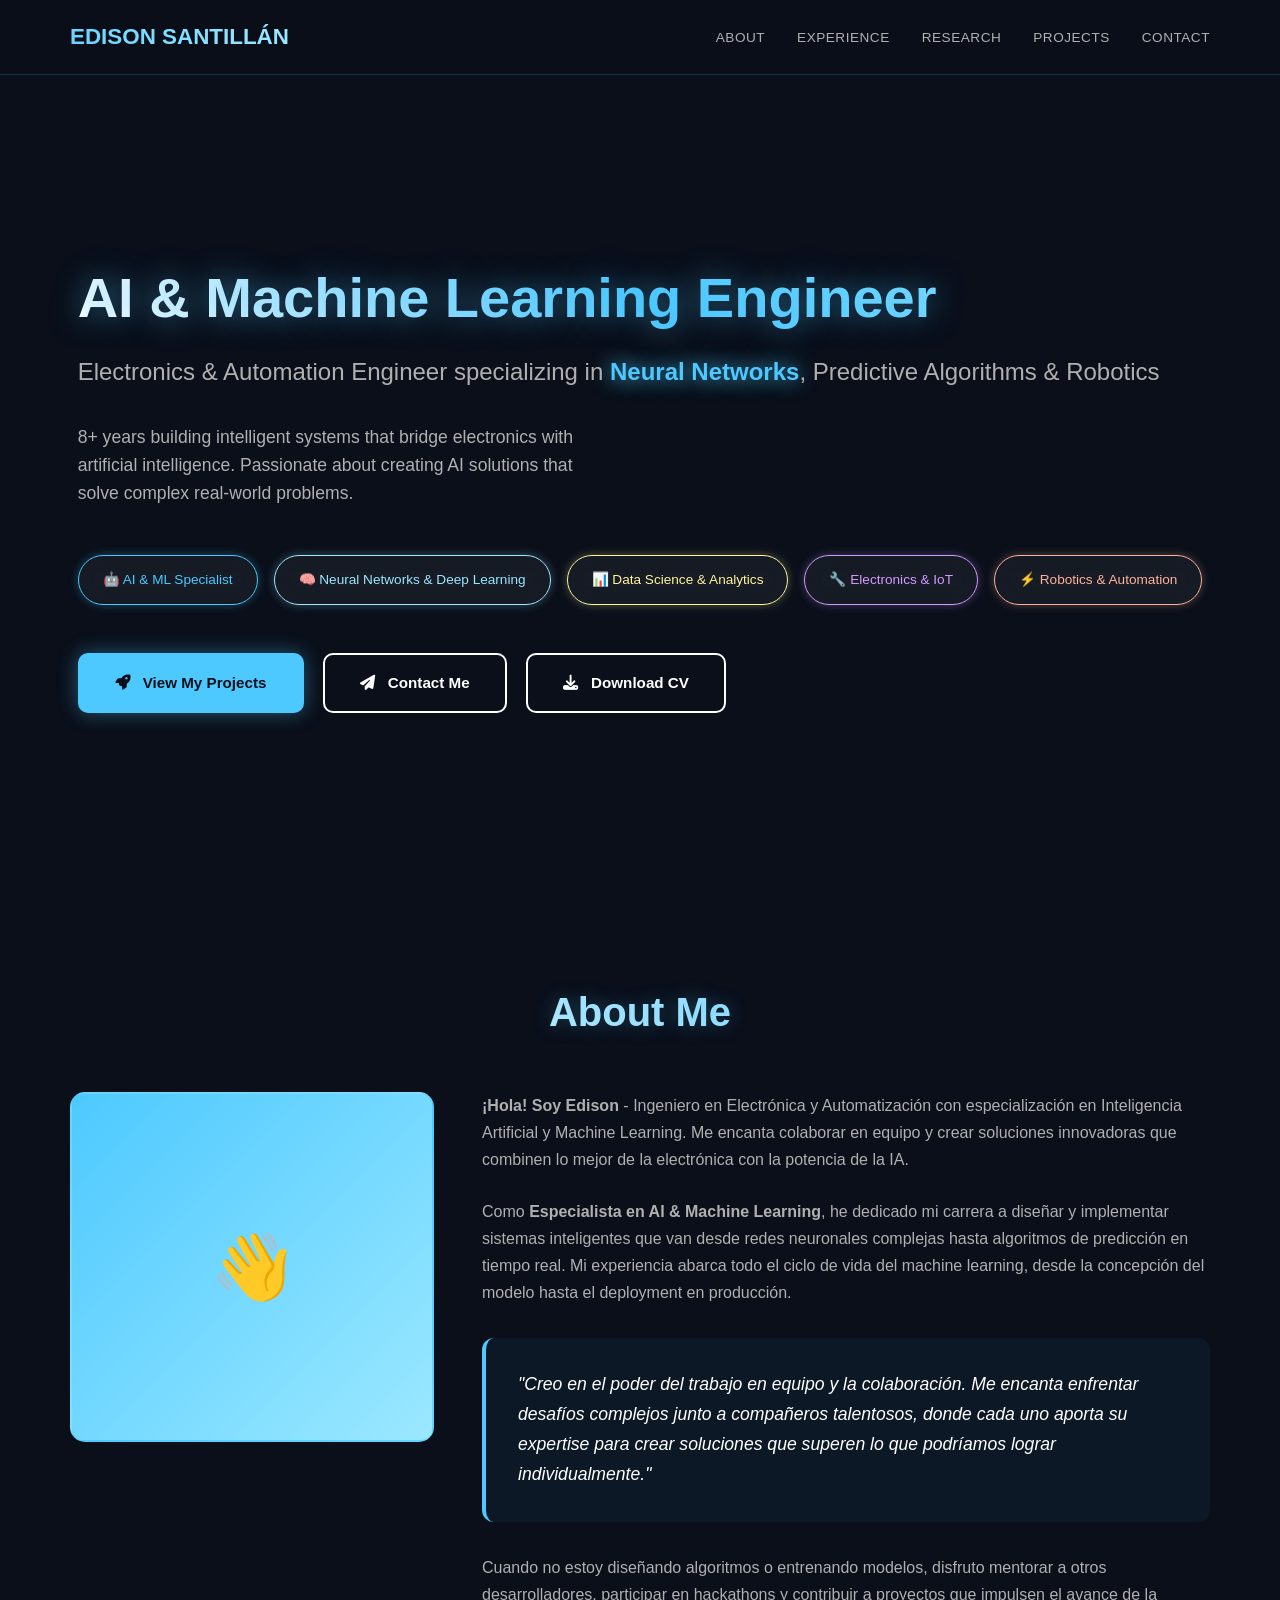
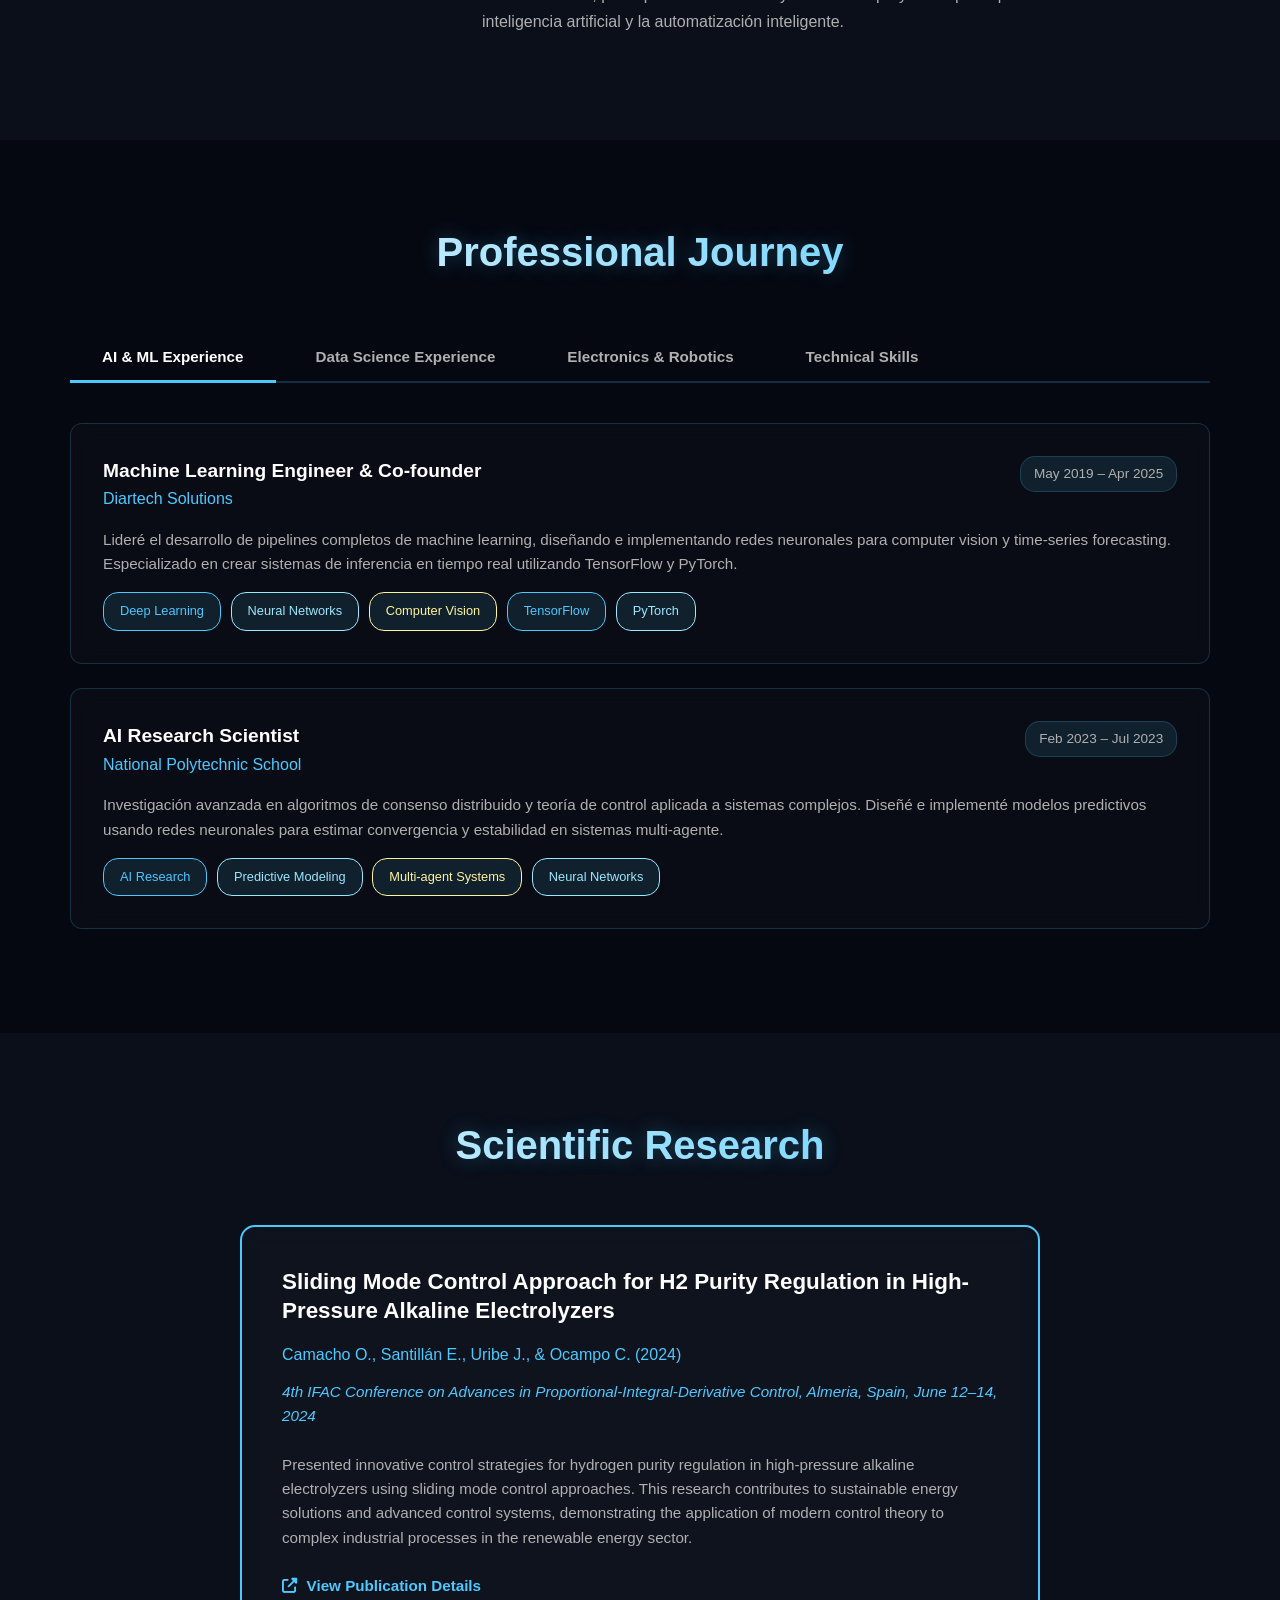
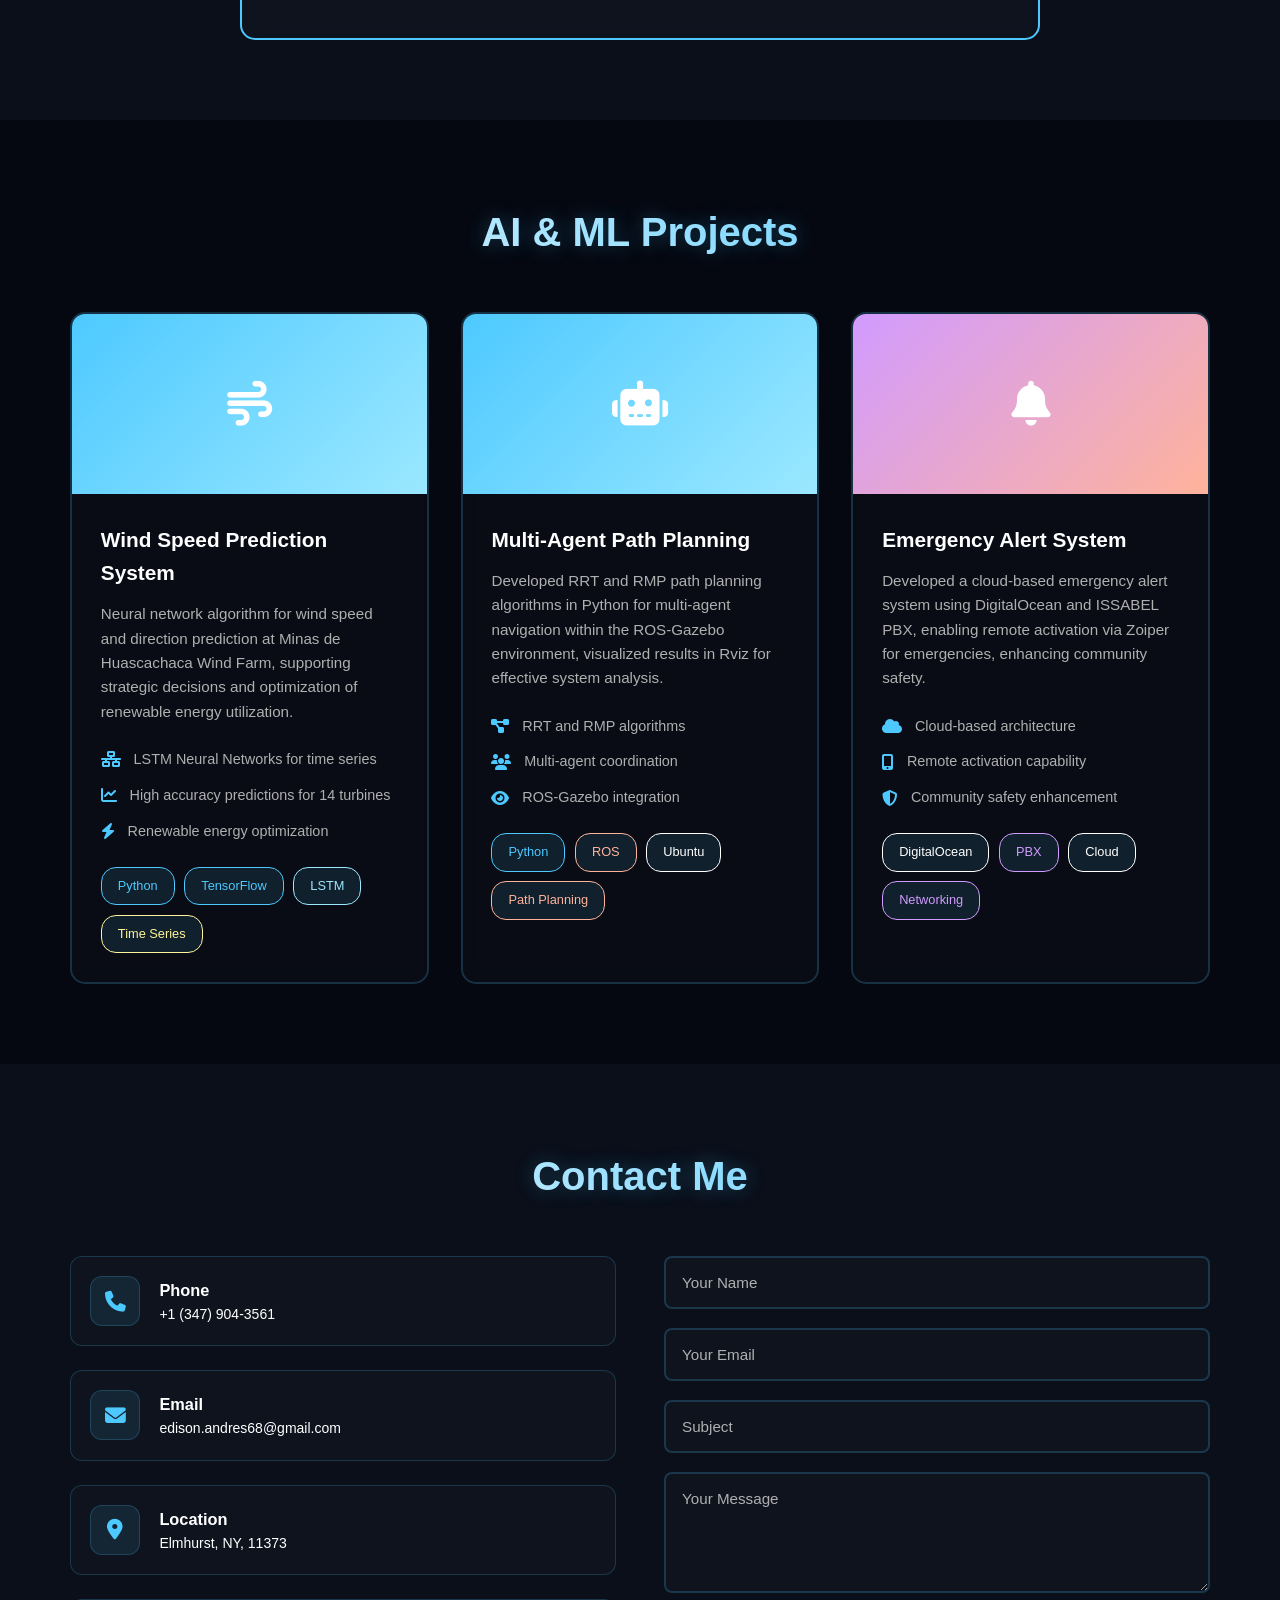
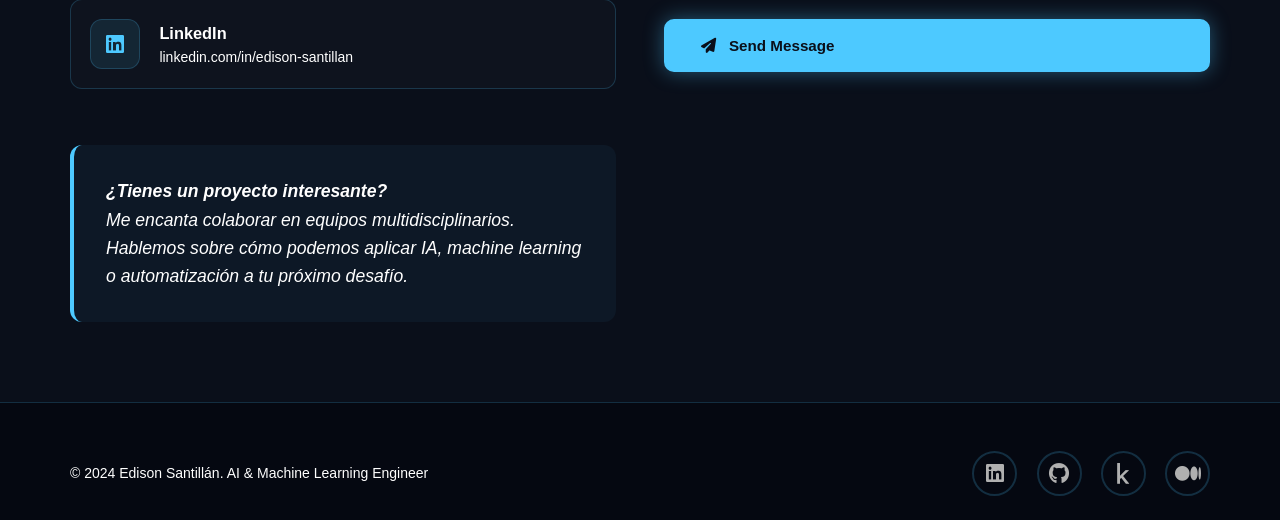
==== portafolio.html @ 8ab7c163 "init portafolio" ====
<!DOCTYPE html>
<html lang="es">
<head>
    <meta charset="UTF-8">
    <meta name="viewport" content="width=device-width, initial-scale=1.0">
    <title>Edison Santillán - AI & Machine Learning Engineer</title>
    <link rel="stylesheet" href="https://cdnjs.cloudflare.com/ajax/libs/font-awesome/6.4.0/css/all.min.css">
    <style>
        :root {
            --bg-dark: #0a0f1a;
            --bg-darker: #050811;
            --primary: #ffffff;
            --secondary: #b0b0b0;
            --accent: #4dc9ff;
            --ai-color: #4dc9ff;
            --ml-color: #9be8ff;
            --data-color: #fff59b;
            --electronics-color: #d19bff;
            --robotics-color: #ffb39b;
            --neon-glow: 0 0 10px;
        }

        * {
            margin: 0;
            padding: 0;
            box-sizing: border-box;
        }

        html {
            scroll-behavior: smooth;
        }

        body {
            font-family: 'Inter', -apple-system, BlinkMacSystemFont, 'Segoe UI', Roboto, sans-serif;
            line-height: 1.6;
            color: var(--primary);
            background: var(--bg-dark);
            font-size: 14px;
            overflow-x: hidden;
        }

        .container {
            max-width: 1200px;
            margin: 0 auto;
            padding: 0 30px;
        }

        /* Fondo Espacial */
        .space-background {
            position: fixed;
            top: 0;
            left: 0;
            width: 100%;
            height: 100%;
            z-index: -1;
            background: 
                radial-gradient(ellipse at center, rgba(13, 26, 45, 0.8) 0%, rgba(5, 8, 17, 0.9) 70%),
                radial-gradient(ellipse at 20% 80%, rgba(77, 201, 255, 0.3) 0%, transparent 50%),
                radial-gradient(ellipse at 80% 20%, rgba(155, 232, 255, 0.2) 0%, transparent 50%),
                radial-gradient(ellipse at 40% 40%, rgba(209, 155, 255, 0.15) 0%, transparent 50%);
            overflow: hidden;
        }

        .stars {
            position: absolute;
            top: 0;
            left: 0;
            width: 100%;
            height: 100%;
        }

        .star {
            position: absolute;
            background: white;
            border-radius: 50%;
            animation: twinkle var(--duration, 4s) infinite var(--delay, 0s);
        }

        @keyframes twinkle {
            0%, 100% { opacity: 0.3; transform: scale(0.8); }
            50% { opacity: 1; transform: scale(1.2); }
        }

        .shooting-star {
            position: absolute;
            width: 120px;
            height: 2px;
            background: linear-gradient(90deg, transparent, var(--ai-color), transparent);
            transform: rotate(-45deg);
            opacity: 0;
        }

        @keyframes shoot {
            0% {
                opacity: 0;
                transform: translateX(0) translateY(0) rotate(-45deg);
            }
            10% {
                opacity: 1;
            }
            100% {
                opacity: 0;
                transform: translateX(1000px) translateY(1000px) rotate(-45deg);
            }
        }

        /* Header */
        header {
            padding: 1.2rem 0;
            position: fixed;
            width: 100%;
            top: 0;
            background: rgba(10, 15, 26, 0.9);
            backdrop-filter: blur(15px);
            z-index: 1000;
            border-bottom: 1px solid rgba(77, 201, 255, 0.2);
        }

        .header-content {
            display: flex;
            justify-content: space-between;
            align-items: center;
        }

        .logo {
            font-size: 1.4rem;
            font-weight: 700;
            color: transparent;
            background: linear-gradient(45deg, var(--ai-color), var(--ml-color), var(--electronics-color), var(--robotics-color));
            background-size: 400% 400%;
            background-clip: text;
            -webkit-background-clip: text;
            animation: gradientShift 8s ease infinite;
            text-decoration: none;
            position: relative;
        }

        @keyframes gradientShift {
            0% { background-position: 0% 50%; }
            50% { background-position: 100% 50%; }
            100% { background-position: 0% 50%; }
        }

        .nav-links {
            display: flex;
            list-style: none;
            gap: 2rem;
        }

        .nav-links a {
            text-decoration: none;
            color: var(--secondary);
            font-weight: 500;
            transition: all 0.3s;
            font-size: 0.85rem;
            text-transform: uppercase;
            letter-spacing: 0.5px;
            position: relative;
            padding: 0.3rem 0;
        }

        .nav-links a::before {
            content: '';
            position: absolute;
            bottom: 0;
            left: 0;
            width: 0;
            height: 2px;
            background: var(--ai-color);
            transition: width 0.3s ease;
        }

        .nav-links a:hover {
            color: var(--primary);
        }

        .nav-links a:hover::before {
            width: 100%;
        }

        /* Hero Section */
        .hero {
            padding: 10rem 0 5rem;
            text-align: left;
            position: relative;
            overflow: hidden;
            min-height: 100vh;
            display: flex;
            align-items: center;
        }

        .hero::before {
            content: '';
            position: absolute;
            top: 0;
            left: 0;
            right: 0;
            bottom: 0;
            background: radial-gradient(ellipse at center, transparent 0%, var(--bg-dark) 70%);
            z-index: -1;
        }

        .hero h1 {
            font-size: 3.5rem;
            font-weight: 700;
            margin-bottom: 1.5rem;
            line-height: 1.1;
            background: linear-gradient(45deg, var(--primary), var(--ai-color), var(--ml-color));
            background-clip: text;
            -webkit-background-clip: text;
            -webkit-text-fill-color: transparent;
            text-shadow: 0 0 30px rgba(77, 201, 255, 0.5);
        }

        .hero-subtitle {
            font-size: 1.5rem;
            margin-bottom: 2rem;
            font-weight: 500;
            color: var(--secondary);
        }

        .hero-highlight {
            color: var(--ai-color);
            font-weight: 600;
            text-shadow: 0 0 20px var(--ai-color);
        }

        .hero-description {
            font-size: 1.1rem;
            max-width: 500px;
            margin-bottom: 3rem;
            line-height: 1.6;
            color: var(--secondary);
        }

        .hero-badges {
            display: flex;
            gap: 1rem;
            margin-bottom: 3rem;
            flex-wrap: wrap;
        }

        .badge {
            background: rgba(255, 255, 255, 0.05);
            padding: 0.8rem 1.5rem;
            border-radius: 25px;
            font-size: 0.85rem;
            border: 1px solid;
            backdrop-filter: blur(10px);
            transition: all 0.3s ease;
            font-weight: 500;
        }

        .badge:hover {
            transform: translateY(-3px);
            box-shadow: 0 10px 25px rgba(0,0,0,0.3);
        }

        .badge.ai {
            border-color: var(--ai-color);
            color: var(--ai-color);
            box-shadow: var(--neon-glow) rgba(77, 201, 255, 0.3);
        }

        .badge.ml {
            border-color: var(--ml-color);
            color: var(--ml-color);
            box-shadow: var(--neon-glow) rgba(155, 232, 255, 0.3);
        }

        .badge.data {
            border-color: var(--data-color);
            color: var(--data-color);
            box-shadow: var(--neon-glow) rgba(255, 245, 155, 0.3);
        }

        .badge.electronics {
            border-color: var(--electronics-color);
            color: var(--electronics-color);
            box-shadow: var(--neon-glow) rgba(209, 155, 255, 0.3);
        }

        .badge.robotics {
            border-color: var(--robotics-color);
            color: var(--robotics-color);
            box-shadow: var(--neon-glow) rgba(255, 179, 155, 0.3);
        }

        .cta-buttons {
            display: flex;
            gap: 1.2rem;
            flex-wrap: wrap;
        }

        .btn {
            padding: 1rem 2.2rem;
            text-decoration: none;
            border-radius: 10px;
            font-weight: 600;
            transition: all 0.3s;
            border: 2px solid;
            display: inline-flex;
            align-items: center;
            gap: 0.8rem;
            cursor: pointer;
            position: relative;
            overflow: hidden;
            font-size: 0.95rem;
        }

        .btn::before {
            content: '';
            position: absolute;
            top: 0;
            left: -100%;
            width: 100%;
            height: 100%;
            background: linear-gradient(90deg, transparent, rgba(255,255,255,0.2), transparent);
            transition: left 0.5s;
        }

        .btn:hover::before {
            left: 100%;
        }

        .btn-primary {
            background: var(--ai-color);
            color: var(--bg-dark);
            border-color: var(--ai-color);
            box-shadow: 0 0 20px rgba(77, 201, 255, 0.4);
        }

        .btn-secondary {
            background: transparent;
            color: var(--primary);
            border-color: var(--primary);
        }

        .btn:hover {
            transform: translateY(-3px);
            box-shadow: 0 10px 25px rgba(0,0,0,0.4);
        }

        /* Secciones */
        section {
            padding: 5rem 0;
            position: relative;
            background: var(--bg-dark);
        }

        .section-title {
            font-size: 2.5rem;
            font-weight: 700;
            margin-bottom: 3rem;
            background: linear-gradient(45deg, var(--primary), var(--ai-color));
            background-clip: text;
            -webkit-background-clip: text;
            -webkit-text-fill-color: transparent;
            text-align: center;
            text-shadow: 0 0 20px rgba(77, 201, 255, 0.3);
        }

        /* Resto del CSS se mantiene igual desde aquí... */
        /* Tabs System */
        .tabs-container {
            margin-top: 1.5rem;
        }

        .tabs-header {
            display: flex;
            border-bottom: 2px solid rgba(77, 201, 255, 0.2);
            margin-bottom: 2.5rem;
            flex-wrap: wrap;
            gap: 0.5rem;
        }

        .tab-btn {
            padding: 1rem 2rem;
            background: transparent;
            border: none;
            cursor: pointer;
            font-size: 0.95rem;
            font-weight: 600;
            color: var(--secondary);
            transition: all 0.3s;
            position: relative;
            border-radius: 8px 8px 0 0;
        }

        .tab-btn::before {
            content: '';
            position: absolute;
            bottom: -2px;
            left: 0;
            width: 0;
            height: 3px;
            background: var(--ai-color);
            transition: width 0.3s ease;
        }

        .tab-btn.active {
            color: var(--primary);
        }

        .tab-btn.active::before {
            width: 100%;
        }

        .tab-btn:hover {
            color: var(--primary);
            background: rgba(77, 201, 255, 0.1);
        }

        .tab-content {
            display: none;
            animation: fadeInUp 0.5s ease-in;
        }

        .tab-content.active {
            display: block;
        }

        @keyframes fadeInUp {
            from { 
                opacity: 0; 
                transform: translateY(20px); 
            }
            to { 
                opacity: 1; 
                transform: translateY(0); 
            }
        }

        /* Experience Items */
        .experience-item {
            padding: 2rem;
            border: 1px solid rgba(77, 201, 255, 0.2);
            border-radius: 12px;
            margin-bottom: 1.5rem;
            background: rgba(255, 255, 255, 0.02);
            backdrop-filter: blur(10px);
            transition: all 0.3s ease;
        }

        .experience-item:hover {
            border-color: rgba(77, 201, 255, 0.4);
            transform: translateY(-3px);
            box-shadow: 0 10px 25px rgba(77, 201, 255, 0.1);
        }

        .experience-header {
            display: flex;
            justify-content: space-between;
            align-items: start;
            margin-bottom: 1rem;
            flex-wrap: wrap;
            gap: 1rem;
        }

        .experience-title {
            font-size: 1.2rem;
            font-weight: 600;
            color: var(--primary);
        }

        .experience-company {
            color: var(--ai-color);
            font-weight: 500;
            font-size: 1rem;
        }

        .experience-date {
            color: var(--secondary);
            font-size: 0.85rem;
            background: rgba(77, 201, 255, 0.1);
            padding: 0.4rem 0.8rem;
            border-radius: 15px;
            border: 1px solid rgba(77, 201, 255, 0.2);
        }

        .experience-description {
            color: var(--secondary);
            line-height: 1.6;
            font-size: 0.95rem;
            margin-bottom: 1rem;
        }

        .tech-highlights {
            display: flex;
            gap: 0.6rem;
            margin-top: 1rem;
            flex-wrap: wrap;
        }

        .tech-tag {
            background: rgba(77, 201, 255, 0.1);
            padding: 0.5rem 1rem;
            border-radius: 15px;
            font-size: 0.8rem;
            font-weight: 500;
            border: 1px solid;
            transition: all 0.3s ease;
        }

        .tech-tag:hover {
            transform: scale(1.05);
        }

        .tech-tag.ai {
            border-color: var(--ai-color);
            color: var(--ai-color);
        }

        .tech-tag.ml {
            border-color: var(--ml-color);
            color: var(--ml-color);
        }

        .tech-tag.data {
            border-color: var(--data-color);
            color: var(--data-color);
        }

        .tech-tag.electronics {
            border-color: var(--electronics-color);
            color: var(--electronics-color);
        }

        .tech-tag.robotics {
            border-color: var(--robotics-color);
            color: var(--robotics-color);
        }

        /* Skills Grid */
        .skills-categories {
            display: grid;
            grid-template-columns: repeat(auto-fit, minmax(280px, 1fr));
            gap: 2rem;
        }

        .skill-category {
            padding: 2rem;
            border: 2px solid;
            border-radius: 15px;
            transition: all 0.3s ease;
            background: rgba(255, 255, 255, 0.02);
            backdrop-filter: blur(10px);
        }

        .skill-category:hover {
            transform: translateY(-5px);
            box-shadow: 0 15px 30px rgba(0,0,0,0.3);
        }

        .skill-category.ai {
            border-color: var(--ai-color);
        }

        .skill-category.data {
            border-color: var(--data-color);
        }

        .skill-category.electronics {
            border-color: var(--electronics-color);
        }

        .skill-category.robotics {
            border-color: var(--robotics-color);
        }

        .skill-category.cloud {
            border-color: var(--ml-color);
        }

        .skill-category h3 {
            font-size: 1.2rem;
            font-weight: 600;
            margin-bottom: 1.5rem;
            display: flex;
            align-items: center;
            gap: 0.8rem;
        }

        .skill-items {
            display: flex;
            flex-wrap: wrap;
            gap: 0.6rem;
        }

        .skill-item {
            background: rgba(255, 255, 255, 0.05);
            padding: 0.6rem 1.2rem;
            border-radius: 20px;
            font-size: 0.85rem;
            font-weight: 500;
            border: 1px solid rgba(255, 255, 255, 0.1);
            transition: all 0.3s ease;
        }

        .skill-item:hover {
            transform: scale(1.05);
            border-color: currentColor;
        }

        .skill-item.ai { color: var(--ai-color); }
        .skill-item.ml { color: var(--ml-color); }
        .skill-item.data { color: var(--data-color); }
        .skill-item.electronics { color: var(--electronics-color); }
        .skill-item.robotics { color: var(--robotics-color); }
        .skill-item.cloud { color: var(--ml-color); }

        /* Research Section */
        .research-card {
            border: 2px solid var(--ai-color);
            border-radius: 15px;
            padding: 2.5rem;
            transition: all 0.3s ease;
            background: rgba(255, 255, 255, 0.02);
            backdrop-filter: blur(10px);
            max-width: 800px;
            margin: 0 auto;
        }

        .research-card:hover {
            transform: translateY(-5px);
            box-shadow: 0 20px 40px rgba(77, 201, 255, 0.2);
        }

        .research-title {
            font-size: 1.4rem;
            font-weight: 600;
            margin-bottom: 1rem;
            color: var(--primary);
            line-height: 1.3;
        }

        .research-authors {
            color: var(--ai-color);
            font-weight: 500;
            margin-bottom: 0.8rem;
            font-size: 1rem;
        }

        .research-conference {
            color: var(--ai-color);
            margin-bottom: 1.5rem;
            font-size: 0.95rem;
            font-style: italic;
        }

        .research-description {
            color: var(--secondary);
            line-height: 1.6;
            margin-bottom: 1.5rem;
            font-size: 0.95rem;
        }

        .research-link {
            display: inline-flex;
            align-items: center;
            gap: 0.6rem;
            color: var(--ai-color);
            text-decoration: none;
            font-weight: 600;
            transition: all 0.3s ease;
            font-size: 0.95rem;
        }

        .research-link:hover {
            gap: 0.8rem;
            color: var(--ml-color);
        }

        /* Projects Section */
        .projects-grid {
            display: grid;
            grid-template-columns: repeat(auto-fit, minmax(320px, 1fr));
            gap: 2rem;
        }

        .project-card {
            border: 2px solid rgba(77, 201, 255, 0.2);
            border-radius: 15px;
            overflow: hidden;
            transition: all 0.3s ease;
            background: rgba(255, 255, 255, 0.02);
            backdrop-filter: blur(10px);
        }

        .project-card:hover {
            transform: translateY(-5px);
            border-color: rgba(77, 201, 255, 0.4);
            box-shadow: 0 15px 30px rgba(77, 201, 255, 0.2);
        }

        .project-image {
            height: 180px;
            background: linear-gradient(135deg, var(--ai-color), var(--ml-color));
            display: flex;
            align-items: center;
            justify-content: center;
            color: white;
            font-size: 2.8rem;
            position: relative;
            overflow: hidden;
        }

        .project-image.electronics {
            background: linear-gradient(135deg, var(--electronics-color), var(--robotics-color));
        }

        .project-content {
            padding: 1.8rem;
        }

        .project-title {
            font-size: 1.3rem;
            font-weight: 600;
            margin-bottom: 0.8rem;
            color: var(--primary);
        }

        .project-description {
            color: var(--secondary);
            margin-bottom: 1.2rem;
            line-height: 1.6;
            font-size: 0.95rem;
        }

        .project-features {
            margin: 1.5rem 0;
        }

        .feature {
            display: flex;
            align-items: center;
            gap: 0.8rem;
            margin-bottom: 0.8rem;
            color: var(--secondary);
            font-size: 0.9rem;
        }

        .feature i {
            color: var(--ai-color);
            font-size: 1rem;
        }

        .project-tech {
            display: flex;
            flex-wrap: wrap;
            gap: 0.6rem;
        }

        /* About Section */
        .about-content {
            display: grid;
            grid-template-columns: 1fr 2fr;
            gap: 3rem;
            align-items: start;
        }

        .about-image {
            width: 100%;
            height: 350px;
            background: linear-gradient(135deg, var(--ai-color), var(--ml-color));
            border-radius: 15px;
            display: flex;
            align-items: center;
            justify-content: center;
            color: white;
            border: 2px solid rgba(77, 201, 255, 0.3);
            position: relative;
            overflow: hidden;
        }

        .about-image::before {
            content: '👋';
            font-size: 4rem;
            position: absolute;
        }

        .about-text {
            font-size: 1rem;
            line-height: 1.7;
        }

        .about-text p {
            margin-bottom: 1.5rem;
            color: var(--secondary);
        }

        .personal-quote {
            background: rgba(77, 201, 255, 0.05);
            padding: 2rem;
            border-radius: 12px;
            border-left: 4px solid var(--ai-color);
            margin: 2rem 0;
            font-style: italic;
            font-size: 1.1rem;
            color: var(--primary);
            position: relative;
        }

        /* Contact Section */
        .contact-content {
            display: grid;
            grid-template-columns: 1fr 1fr;
            gap: 3rem;
        }

        .contact-info {
            display: flex;
            flex-direction: column;
            gap: 1.5rem;
        }

        .contact-item {
            display: flex;
            align-items: center;
            gap: 1.2rem;
            padding: 1.2rem;
            background: rgba(255, 255, 255, 0.02);
            border-radius: 12px;
            border: 1px solid rgba(77, 201, 255, 0.2);
            transition: all 0.3s ease;
        }

        .contact-item:hover {
            border-color: var(--ai-color);
            transform: translateX(5px);
            background: rgba(77, 201, 255, 0.05);
        }

        .contact-icon {
            width: 50px;
            height: 50px;
            background: rgba(77, 201, 255, 0.1);
            border-radius: 12px;
            display: flex;
            align-items: center;
            justify-content: center;
            color: var(--ai-color);
            font-size: 1.3rem;
            border: 1px solid rgba(77, 201, 255, 0.2);
        }

        .contact-form {
            display: flex;
            flex-direction: column;
            gap: 1.2rem;
        }

        .form-group input,
        .form-group textarea {
            width: 100%;
            padding: 1rem;
            border: 2px solid rgba(77, 201, 255, 0.2);
            border-radius: 8px;
            font-size: 0.95rem;
            transition: all 0.3s ease;
            background: rgba(255, 255, 255, 0.02);
            color: var(--primary);
            font-family: inherit;
        }

        .form-group input:focus,
        .form-group textarea:focus {
            outline: none;
            border-color: var(--ai-color);
            box-shadow: 0 0 15px rgba(77, 201, 255, 0.3);
        }

        .form-group input::placeholder,
        .form-group textarea::placeholder {
            color: var(--secondary);
        }

        /* Footer */
        footer {
            background: var(--bg-darker);
            padding: 3rem 0 1.5rem;
            border-top: 1px solid rgba(77, 201, 255, 0.2);
        }

        .footer-content {
            display: flex;
            justify-content: space-between;
            align-items: center;
        }

        .social-links {
            display: flex;
            gap: 1.2rem;
        }

        .social-links a {
            color: var(--secondary);
            text-decoration: none;
            transition: all 0.3s ease;
            font-size: 1.3rem;
            width: 45px;
            height: 45px;
            display: flex;
            align-items: center;
            justify-content: center;
            border-radius: 50%;
            border: 2px solid rgba(77, 201, 255, 0.2);
        }

        .social-links a:hover {
            color: var(--ai-color);
            border-color: var(--ai-color);
            transform: translateY(-2px);
            box-shadow: 0 5px 15px rgba(77, 201, 255, 0.3);
        }

        /* Responsive */
        @media (max-width: 768px) {
            .container {
                padding: 0 20px;
            }

            .nav-links {
                display: none;
            }

            .hero h1 {
                font-size: 2.5rem;
            }

            .about-content {
                grid-template-columns: 1fr;
            }

            .contact-content {
                grid-template-columns: 1fr;
            }

            .footer-content {
                flex-direction: column;
                gap: 1.5rem;
                text-align: center;
            }

            .tabs-header {
                flex-direction: column;
            }

            .tab-btn {
                text-align: left;
                border-bottom: 1px solid rgba(77, 201, 255, 0.2);
            }

            .experience-header {
                flex-direction: column;
            }

            .projects-grid {
                grid-template-columns: 1fr;
            }
        }
    </style>
</head>
<body>
    <!-- Fondo Espacial -->
    <div class="space-background">
        <div class="stars" id="stars"></div>
    </div>

    <!-- Header -->
    <header>
        <div class="container">
            <div class="header-content">
                <a href="#" class="logo">EDISON SANTILLÁN</a>
                <ul class="nav-links">
                    <li><a href="#about">About</a></li>
                    <li><a href="#experience">Experience</a></li>
                    <li><a href="#research">Research</a></li>
                    <li><a href="#projects">Projects</a></li>
                    <li><a href="#contact">Contact</a></li>
                </ul>
            </div>
        </div>
    </header>

    <!-- Hero Section -->
    <section class="hero">
        <div class="container">
            <h1>AI & Machine Learning Engineer</h1>
            <div class="hero-subtitle">Electronics & Automation Engineer specializing in <span class="hero-highlight">Neural Networks</span>, Predictive Algorithms & Robotics</div>
            <div class="hero-description">
                8+ years building intelligent systems that bridge electronics with artificial intelligence. 
                Passionate about creating AI solutions that solve complex real-world problems.
            </div>
            <div class="hero-badges">
                <div class="badge ai">🤖 AI & ML Specialist</div>
                <div class="badge ml">🧠 Neural Networks & Deep Learning</div>
                <div class="badge data">📊 Data Science & Analytics</div>
                <div class="badge electronics">🔧 Electronics & IoT</div>
                <div class="badge robotics">⚡ Robotics & Automation</div>
            </div>
            <div class="cta-buttons">
                <a href="#projects" class="btn btn-primary">
                    <i class="fas fa-rocket"></i>View My Projects
                </a>
                <a href="#contact" class="btn btn-secondary">
                    <i class="fas fa-paper-plane"></i>Contact Me
                </a>
                <button class="btn btn-secondary" onclick="downloadCV()">
                    <i class="fas fa-download"></i>Download CV
                </button>
            </div>
        </div>
    </section>

    <!-- Resto del contenido se mantiene igual -->
    <!-- About Section -->
    <section id="about">
        <div class="container">
            <h2 class="section-title">About Me</h2>
            <div class="about-content">
                <div class="about-image">
                    <!-- Tu foto aquí -->
                </div>
                <div class="about-text">
                    <p>
                        <strong>¡Hola! Soy Edison</strong> - Ingeniero en Electrónica y Automatización con especialización en 
                        Inteligencia Artificial y Machine Learning. Me encanta colaborar en equipo y crear soluciones 
                        innovadoras que combinen lo mejor de la electrónica con la potencia de la IA.
                    </p>
                    
                    <p>
                        Como <strong>Especialista en AI & Machine Learning</strong>, he dedicado mi carrera a diseñar y 
                        implementar sistemas inteligentes que van desde redes neuronales complejas hasta algoritmos 
                        de predicción en tiempo real. Mi experiencia abarca todo el ciclo de vida del machine learning, 
                        desde la concepción del modelo hasta el deployment en producción.
                    </p>

                    <div class="personal-quote">
                        "Creo en el poder del trabajo en equipo y la colaboración. Me encanta enfrentar desafíos 
                        complejos junto a compañeros talentosos, donde cada uno aporta su expertise para crear 
                        soluciones que superen lo que podríamos lograr individualmente."
                    </div>

                    <p>
                        Cuando no estoy diseñando algoritmos o entrenando modelos, disfruto mentorar a otros 
                        desarrolladores, participar en hackathons y contribuir a proyectos que impulsen el avance 
                        de la inteligencia artificial y la automatización inteligente.
                    </p>
                </div>
            </div>
        </div>
    </section>

    <!-- Experience & Education Section -->
    <section id="experience" style="background: var(--bg-darker);">
        <div class="container">
            <h2 class="section-title">Professional Journey</h2>
            <div class="tabs-container">
                <div class="tabs-header">
                    <button class="tab-btn active" data-tab="ai-experience">AI & ML Experience</button>
                    <button class="tab-btn" data-tab="data-experience">Data Science Experience</button>
                    <button class="tab-btn" data-tab="electronics-experience">Electronics & Robotics</button>
                    <button class="tab-btn" data-tab="skills-tab">Technical Skills</button>
                </div>

                <!-- AI & ML Experience Tab -->
                <div id="ai-experience" class="tab-content active">
                    <div class="experience-item">
                        <div class="experience-header">
                            <div>
                                <div class="experience-title">Machine Learning Engineer & Co-founder</div>
                                <div class="experience-company">Diartech Solutions</div>
                            </div>
                            <div class="experience-date">May 2019 – Apr 2025</div>
                        </div>
                        <div class="experience-description">
                            Lideré el desarrollo de pipelines completos de machine learning, diseñando e implementando 
                            redes neuronales para computer vision y time-series forecasting. Especializado en crear 
                            sistemas de inferencia en tiempo real utilizando TensorFlow y PyTorch.
                        </div>
                        <div class="tech-highlights">
                            <span class="tech-tag ai">Deep Learning</span>
                            <span class="tech-tag ml">Neural Networks</span>
                            <span class="tech-tag data">Computer Vision</span>
                            <span class="tech-tag ai">TensorFlow</span>
                            <span class="tech-tag ml">PyTorch</span>
                        </div>
                    </div>

                    <div class="experience-item">
                        <div class="experience-header">
                            <div>
                                <div class="experience-title">AI Research Scientist</div>
                                <div class="experience-company">National Polytechnic School</div>
                            </div>
                            <div class="experience-date">Feb 2023 – Jul 2023</div>
                        </div>
                        <div class="experience-description">
                            Investigación avanzada en algoritmos de consenso distribuido y teoría de control aplicada 
                            a sistemas complejos. Diseñé e implementé modelos predictivos usando redes neuronales 
                            para estimar convergencia y estabilidad en sistemas multi-agente.
                        </div>
                        <div class="tech-highlights">
                            <span class="tech-tag ai">AI Research</span>
                            <span class="tech-tag ml">Predictive Modeling</span>
                            <span class="tech-tag data">Multi-agent Systems</span>
                            <span class="tech-tag ml">Neural Networks</span>
                        </div>
                    </div>
                </div>

                <!-- Data Science Experience Tab -->
                <div id="data-experience" class="tab-content">
                    <div class="experience-item">
                        <div class="experience-header">
                            <div>
                                <div class="experience-title">Data Science Specialist</div>
                                <div class="experience-company">Various Projects</div>
                            </div>
                            <div class="experience-date">2019 – Present</div>
                        </div>
                        <div class="experience-description">
                            Desarrollo de algoritmos de predicción para diversos dominios incluyendo energía eólica, 
                            planificación de rutas, y sistemas de alerta. Especializado en preprocesamiento de datos, 
                            feature engineering, y deployment de modelos en producción.
                        </div>
                        <div class="tech-highlights">
                            <span class="tech-tag data">Data Science</span>
                            <span class="tech-tag ml">Predictive Algorithms</span>
                            <span class="tech-tag ai">Time Series</span>
                            <span class="tech-tag data">Model Deployment</span>
                        </div>
                    </div>

                    <div class="experience-item">
                        <div class="experience-header">
                            <div>
                                <div class="experience-title">Research Assistant - Data Analysis</div>
                                <div class="experience-company">National Polytechnic School</div>
                            </div>
                            <div class="experience-date">Feb 2023 – Jul 2023</div>
                        </div>
                        <div class="experience-description">
                            Implementé pipelines de preprocesamiento de datos para noise filtering, normalización, 
                            y feature extraction. Desarrollé y entrené predictores de redes neuronales para estimar 
                            convergencia y márgenes de estabilidad en diversos escenarios.
                        </div>
                        <div class="tech-highlights">
                            <span class="tech-tag data">Data Analysis</span>
                            <span class="tech-tag ml">Feature Engineering</span>
                            <span class="tech-tag ai">Neural Networks</span>
                            <span class="tech-tag data">Data Pipelines</span>
                        </div>
                    </div>
                </div>

                <!-- Electronics & Robotics Experience Tab -->
                <div id="electronics-experience" class="tab-content">
                    <div class="experience-item">
                        <div class="experience-header">
                            <div>
                                <div class="experience-title">Control Systems Technician</div>
                                <div class="experience-company">Diartech Solutions</div>
                            </div>
                            <div class="experience-date">Jul 2023 – Apr 2025</div>
                        </div>
                        <div class="experience-description">
                            Lideré el desarrollo de sistemas smart home y dispositivos IoT. Gestioné equipos 
                            multidisciplinarios y entregué entrenamiento técnico para integración de sistemas 
                            y soluciones de automatización.
                        </div>
                        <div class="tech-highlights">
                            <span class="tech-tag electronics">IoT</span>
                            <span class="tech-tag robotics">Automation</span>
                            <span class="tech-tag electronics">Control Systems</span>
                            <span class="tech-tag electronics">Embedded Systems</span>
                        </div>
                    </div>

                    <div class="experience-item">
                        <div class="experience-header">
                            <div>
                                <div class="experience-title">Electronics Developer</div>
                                <div class="experience-company">Blimer S.A.S</div>
                            </div>
                            <div class="experience-date">Oct 2020 – Jan 2021</div>
                        </div>
                        <div class="experience-description">
                            Desarrollé prototipos electrónicos para sistemas de seguridad automotriz, incluyendo 
                            diseño de PCB y comunicación wireless. Programé microcontroladores ATmega128P en C 
                            con comunicación RF 2.4GHz.
                        </div>
                        <div class="tech-highlights">
                            <span class="tech-tag electronics">PCB Design</span>
                            <span class="tech-tag electronics">Embedded C</span>
                            <span class="tech-tag electronics">Microcontrollers</span>
                            <span class="tech-tag electronics">Wireless Communication</span>
                        </div>
                    </div>
                </div>

                <!-- Skills Tab -->
                <div id="skills-tab" class="tab-content">
                    <div class="skills-categories">
                        <div class="skill-category ai">
                            <h3><i class="fas fa-brain" style="color: var(--ai-color);"></i> AI & Machine Learning</h3>
                            <div class="skill-items">
                                <span class="skill-item ai">Python</span>
                                <span class="skill-item ai">TensorFlow</span>
                                <span class="skill-item ai">PyTorch</span>
                                <span class="skill-item ai">Keras</span>
                                <span class="skill-item ai">Neural Networks</span>
                                <span class="skill-item ai">Deep Learning</span>
                                <span class="skill-item ai">Computer Vision</span>
                                <span class="skill-item ai">Natural Language Processing</span>
                            </div>
                        </div>

                        <div class="skill-category data">
                            <h3><i class="fas fa-chart-line" style="color: var(--data-color);"></i> Data Science</h3>
                            <div class="skill-items">
                                <span class="skill-item data">Pandas</span>
                                <span class="skill-item data">NumPy</span>
                                <span class="skill-item data">scikit-learn</span>
                                <span class="skill-item data">Data Visualization</span>
                                <span class="skill-item data">Statistical Analysis</span>
                                <span class="skill-item data">Time Series</span>
                                <span class="skill-item data">Feature Engineering</span>
                                <span class="skill-item data">Data Cleaning</span>
                            </div>
                        </div>

                        <div class="skill-category electronics">
                            <h3><i class="fas fa-microchip" style="color: var(--electronics-color);"></i> Electronics & IoT</h3>
                            <div class="skill-items">
                                <span class="skill-item electronics">PCB Design</span>
                                <span class="skill-item electronics">C/C++</span>
                                <span class="skill-item electronics">Arduino</span>
                                <span class="skill-item electronics">Raspberry Pi</span>
                                <span class="skill-item electronics">STM32</span>
                                <span class="skill-item electronics">Microcontrollers</span>
                                <span class="skill-item electronics">Circuit Analysis</span>
                                <span class="skill-item electronics">Wireless Communication</span>
                            </div>
                        </div>

                        <div class="skill-category robotics">
                            <h3><i class="fas fa-robot" style="color: var(--robotics-color);"></i> Robotics & Automation</h3>
                            <div class="skill-items">
                                <span class="skill-item robotics">ROS</span>
                                <span class="skill-item robotics">PLC Programming</span>
                                <span class="skill-item robotics">Control Systems</span>
                                <span class="skill-item robotics">SCADA</span>
                                <span class="skill-item robotics">IoT</span>
                                <span class="skill-item robotics">Multi-agent Systems</span>
                                <span class="skill-item robotics">Path Planning</span>
                                <span class="skill-item robotics">Sensor Integration</span>
                            </div>
                        </div>

                        <div class="skill-category cloud">
                            <h3><i class="fas fa-cloud" style="color: var(--ml-color);"></i> Cloud & Development</h3>
                            <div class="skill-items">
                                <span class="skill-item cloud">Azure</span>
                                <span class="skill-item cloud">DigitalOcean</span>
                                <span class="skill-item cloud">Docker</span>
                                <span class="skill-item cloud">REST APIs</span>
                                <span class="skill-item cloud">Flask/FastAPI</span>
                                <span class="skill-item cloud">Git</span>
                                <span class="skill-item cloud">CI/CD</span>
                                <span class="skill-item cloud">Linux/Ubuntu</span>
                            </div>
                        </div>
                    </div>
                </div>
            </div>
        </div>
    </section>

    <!-- Research Section -->
    <section id="research">
        <div class="container">
            <h2 class="section-title">Scientific Research</h2>
            <div class="research-card">
                <h3 class="research-title">Sliding Mode Control Approach for H2 Purity Regulation in High-Pressure Alkaline Electrolyzers</h3>
                <div class="research-authors">Camacho O., Santillán E., Uribe J., & Ocampo C. (2024)</div>
                <div class="research-conference">4th IFAC Conference on Advances in Proportional-Integral-Derivative Control, Almeria, Spain, June 12–14, 2024</div>
                <div class="research-description">
                    Presented innovative control strategies for hydrogen purity regulation in high-pressure 
                    alkaline electrolyzers using sliding mode control approaches. This research contributes 
                    to sustainable energy solutions and advanced control systems, demonstrating the application 
                    of modern control theory to complex industrial processes in the renewable energy sector.
                </div>
                <a href="#" class="research-link">
                    <i class="fas fa-external-link-alt"></i>
                    View Publication Details
                </a>
            </div>
        </div>
    </section>

    <!-- Projects Section -->
    <section id="projects" style="background: var(--bg-darker);">
        <div class="container">
            <h2 class="section-title">AI & ML Projects</h2>
            <div class="projects-grid">
                <div class="project-card">
                    <div class="project-image">
                        <i class="fas fa-wind"></i>
                    </div>
                    <div class="project-content">
                        <h3 class="project-title">Wind Speed Prediction System</h3>
                        <p class="project-description">
                            Neural network algorithm for wind speed and direction prediction at Minas de Huascachaca 
                            Wind Farm, supporting strategic decisions and optimization of renewable energy utilization.
                        </p>
                        <div class="project-features">
                            <div class="feature">
                                <i class="fas fa-network-wired"></i>
                                <span>LSTM Neural Networks for time series</span>
                            </div>
                            <div class="feature">
                                <i class="fas fa-chart-line"></i>
                                <span>High accuracy predictions for 14 turbines</span>
                            </div>
                            <div class="feature">
                                <i class="fas fa-bolt"></i>
                                <span>Renewable energy optimization</span>
                            </div>
                        </div>
                        <div class="project-tech">
                            <span class="tech-tag ai">Python</span>
                            <span class="tech-tag ai">TensorFlow</span>
                            <span class="tech-tag ml">LSTM</span>
                            <span class="tech-tag data">Time Series</span>
                        </div>
                    </div>
                </div>

                <div class="project-card">
                    <div class="project-image">
                        <i class="fas fa-robot"></i>
                    </div>
                    <div class="project-content">
                        <h3 class="project-title">Multi-Agent Path Planning</h3>
                        <p class="project-description">
                            Developed RRT and RMP path planning algorithms in Python for multi-agent navigation 
                            within the ROS-Gazebo environment, visualized results in Rviz for effective system analysis.
                        </p>
                        <div class="project-features">
                            <div class="feature">
                                <i class="fas fa-project-diagram"></i>
                                <span>RRT and RMP algorithms</span>
                            </div>
                            <div class="feature">
                                <i class="fas fa-users"></i>
                                <span>Multi-agent coordination</span>
                            </div>
                            <div class="feature">
                                <i class="fas fa-eye"></i>
                                <span>ROS-Gazebo integration</span>
                            </div>
                        </div>
                        <div class="project-tech">
                            <span class="tech-tag ai">Python</span>
                            <span class="tech-tag robotics">ROS</span>
                            <span class="tech-tag cloud">Ubuntu</span>
                            <span class="tech-tag robotics">Path Planning</span>
                        </div>
                    </div>
                </div>

                <div class="project-card">
                    <div class="project-image electronics">
                        <i class="fas fa-bell"></i>
                    </div>
                    <div class="project-content">
                        <h3 class="project-title">Emergency Alert System</h3>
                        <p class="project-description">
                            Developed a cloud-based emergency alert system using DigitalOcean and ISSABEL PBX, 
                            enabling remote activation via Zoiper for emergencies, enhancing community safety.
                        </p>
                        <div class="project-features">
                            <div class="feature">
                                <i class="fas fa-cloud"></i>
                                <span>Cloud-based architecture</span>
                            </div>
                            <div class="feature">
                                <i class="fas fa-mobile-alt"></i>
                                <span>Remote activation capability</span>
                            </div>
                            <div class="feature">
                                <i class="fas fa-shield-alt"></i>
                                <span>Community safety enhancement</span>
                            </div>
                        </div>
                        <div class="project-tech">
                            <span class="tech-tag cloud">DigitalOcean</span>
                            <span class="tech-tag electronics">PBX</span>
                            <span class="tech-tag cloud">Cloud</span>
                            <span class="tech-tag electronics">Networking</span>
                        </div>
                    </div>
                </div>
            </div>
        </div>
    </section>

    <!-- Contact Section -->
    <section id="contact">
        <div class="container">
            <h2 class="section-title">Contact Me</h2>
            <div class="contact-content">
                <div class="contact-info">
                    <div class="contact-item">
                        <div class="contact-icon">
                            <i class="fas fa-phone"></i>
                        </div>
                        <div>
                            <h3>Phone</h3>
                            <p>+1 (347) 904-3561</p>
                        </div>
                    </div>

                    <div class="contact-item">
                        <div class="contact-icon">
                            <i class="fas fa-envelope"></i>
                        </div>
                        <div>
                            <h3>Email</h3>
                            <p>edison.andres68@gmail.com</p>
                        </div>
                    </div>

                    <div class="contact-item">
                        <div class="contact-icon">
                            <i class="fas fa-map-marker-alt"></i>
                        </div>
                        <div>
                            <h3>Location</h3>
                            <p>Elmhurst, NY, 11373</p>
                        </div>
                    </div>

                    <div class="contact-item">
                        <div class="contact-icon">
                            <i class="fab fa-linkedin"></i>
                        </div>
                        <div>
                            <h3>LinkedIn</h3>
                            <p>linkedin.com/in/edison-santillan</p>
                        </div>
                    </div>

                    <div class="personal-quote" style="margin: 2rem 0 0 0; background: rgba(77, 201, 255, 0.05); border-left-color: var(--ai-color);">
                        <strong>¿Tienes un proyecto interesante?</strong><br>
                        Me encanta colaborar en equipos multidisciplinarios. Hablemos sobre cómo podemos 
                        aplicar IA, machine learning o automatización a tu próximo desafío.
                    </div>
                </div>

                <form class="contact-form" id="contactForm" action="https://formspree.io/f/your-form-id" method="POST">
                    <div class="form-group">
                        <input type="text" name="name" placeholder="Your Name" required id="name">
                    </div>
                    <div class="form-group">
                        <input type="email" name="email" placeholder="Your Email" required id="email">
                    </div>
                    <div class="form-group">
                        <input type="text" name="subject" placeholder="Subject" required id="subject">
                    </div>
                    <div class="form-group">
                        <textarea name="message" placeholder="Your Message" rows="5" required id="message"></textarea>
                    </div>
                    <button type="submit" class="btn btn-primary">
                        <i class="fas fa-paper-plane"></i>Send Message
                    </button>
                </form>
            </div>
        </div>
    </section>

    <!-- Footer -->
    <footer>
        <div class="container">
            <div class="footer-content">
                <div>
                    <p>&copy; 2024 Edison Santillán. AI & Machine Learning Engineer</p>
                </div>
                <div class="social-links">
                    <a href="#"><i class="fab fa-linkedin"></i></a>
                    <a href="#"><i class="fab fa-github"></i></a>
                    <a href="#"><i class="fab fa-kaggle"></i></a>
                    <a href="#"><i class="fab fa-medium"></i></a>
                </div>
            </div>
        </div>
    </footer>

    <script>
        // Crear estrellas dinámicas
        function createStars() {
            const starsContainer = document.getElementById('stars');
            const starCount = 200;
            
            for (let i = 0; i < starCount; i++) {
                const star = document.createElement('div');
                star.className = 'star';
                
                // Posición aleatoria
                const left = Math.random() * 100;
                const top = Math.random() * 100;
                
                // Tamaño aleatorio
                const size = Math.random() * 2 + 0.5;
                
                // Duración y delay aleatorios para el parpadeo
                const duration = Math.random() * 6 + 2;
                const delay = Math.random() * 5;
                
                star.style.cssText = `
                    left: ${left}%;
                    top: ${top}%;
                    width: ${size}px;
                    height: ${size}px;
                    --duration: ${duration}s;
                    --delay: ${delay}s;
                `;
                
                starsContainer.appendChild(star);
            }
        }

        // Crear estrellas fugaces
        function createShootingStars() {
            const spaceBackground = document.querySelector('.space-background');
            
            setInterval(() => {
                if (Math.random() > 0.7) { // 30% de probabilidad cada intervalo
                    const shootingStar = document.createElement('div');
                    shootingStar.className = 'shooting-star';
                    
                    // Posición inicial aleatoria
                    const startX = Math.random() * 20;
                    const startY = Math.random() * 20;
                    
                    // Duración aleatoria
                    const duration = Math.random() * 3 + 2;
                    
                    shootingStar.style.cssText = `
                        left: ${startX}%;
                        top: ${startY}%;
                        animation: shoot ${duration}s linear;
                    `;
                    
                    spaceBackground.appendChild(shootingStar);
                    
                    // Remover después de la animación
                    setTimeout(() => {
                        shootingStar.remove();
                    }, duration * 1000);
                }
            }, 3000); // Cada 3 segundos
        }

        // Tab System
        const tabBtns = document.querySelectorAll('.tab-btn');
        const tabContents = document.querySelectorAll('.tab-content');

        tabBtns.forEach(btn => {
            btn.addEventListener('click', () => {
                tabBtns.forEach(b => b.classList.remove('active'));
                tabContents.forEach(c => c.classList.remove('active'));
                
                btn.classList.add('active');
                const tabId = btn.getAttribute('data-tab');
                document.getElementById(tabId).classList.add('active');
            });
        });

        // Smooth scrolling
        document.querySelectorAll('a[href^="#"]').forEach(anchor => {
            anchor.addEventListener('click', function (e) {
                e.preventDefault();
                document.querySelector(this.getAttribute('href')).scrollIntoView({
                    behavior: 'smooth'
                });
            });
        });

        // Header background on scroll
        window.addEventListener('scroll', function() {
            const header = document.querySelector('header');
            if (window.scrollY > 100) {
                header.style.background = 'rgba(10, 15, 26, 0.98)';
            } else {
                header.style.background = 'rgba(10, 15, 26, 0.9)';
            }
        });

        // Download CV function
        function downloadCV() {
            const link = document.createElement('a');
            link.href = 'Edison_Santillan_AI_Engineer_CV.pdf';
            link.download = 'Edison_Santillan_AI_Engineer_CV.pdf';
            document.body.appendChild(link);
            link.click();
            document.body.removeChild(link);
            
            alert('Downloading AI Engineer CV...');
        }

        // Form submission with Formspree
        document.getElementById('contactForm').addEventListener('submit', function(e) {
            e.preventDefault();
            
            const submitBtn = this.querySelector('button[type="submit"]');
            const originalText = submitBtn.innerHTML;
            submitBtn.innerHTML = '<i class="fas fa-spinner fa-spin"></i>Sending...';
            submitBtn.disabled = true;

            const formData = new FormData(this);
            
            fetch(this.action, {
                method: 'POST',
                body: formData,
                headers: {
                    'Accept': 'application/json'
                }
            })
            .then(response => {
                if (response.ok) {
                    alert('¡Gracias por tu mensaje! Te responderé pronto.');
                    this.reset();
                } else {
                    alert('Hubo un error al enviar el mensaje. Por favor, intenta nuevamente.');
                }
            })
            .catch(error => {
                alert('Hubo un error al enviar el mensaje. Por favor, intenta nuevamente.');
            })
            .finally(() => {
                submitBtn.innerHTML = originalText;
                submitBtn.disabled = false;
            });
        });

        // Inicializar efectos espaciales
        window.addEventListener('load', function() {
            createStars();
            createShootingStars();
            
            document.body.style.opacity = '0';
            document.body.style.transition = 'opacity 0.5s ease-in';
            setTimeout(() => {
                document.body.style.opacity = '1';
            }, 100);
        });
    </script>
</body>
</html>
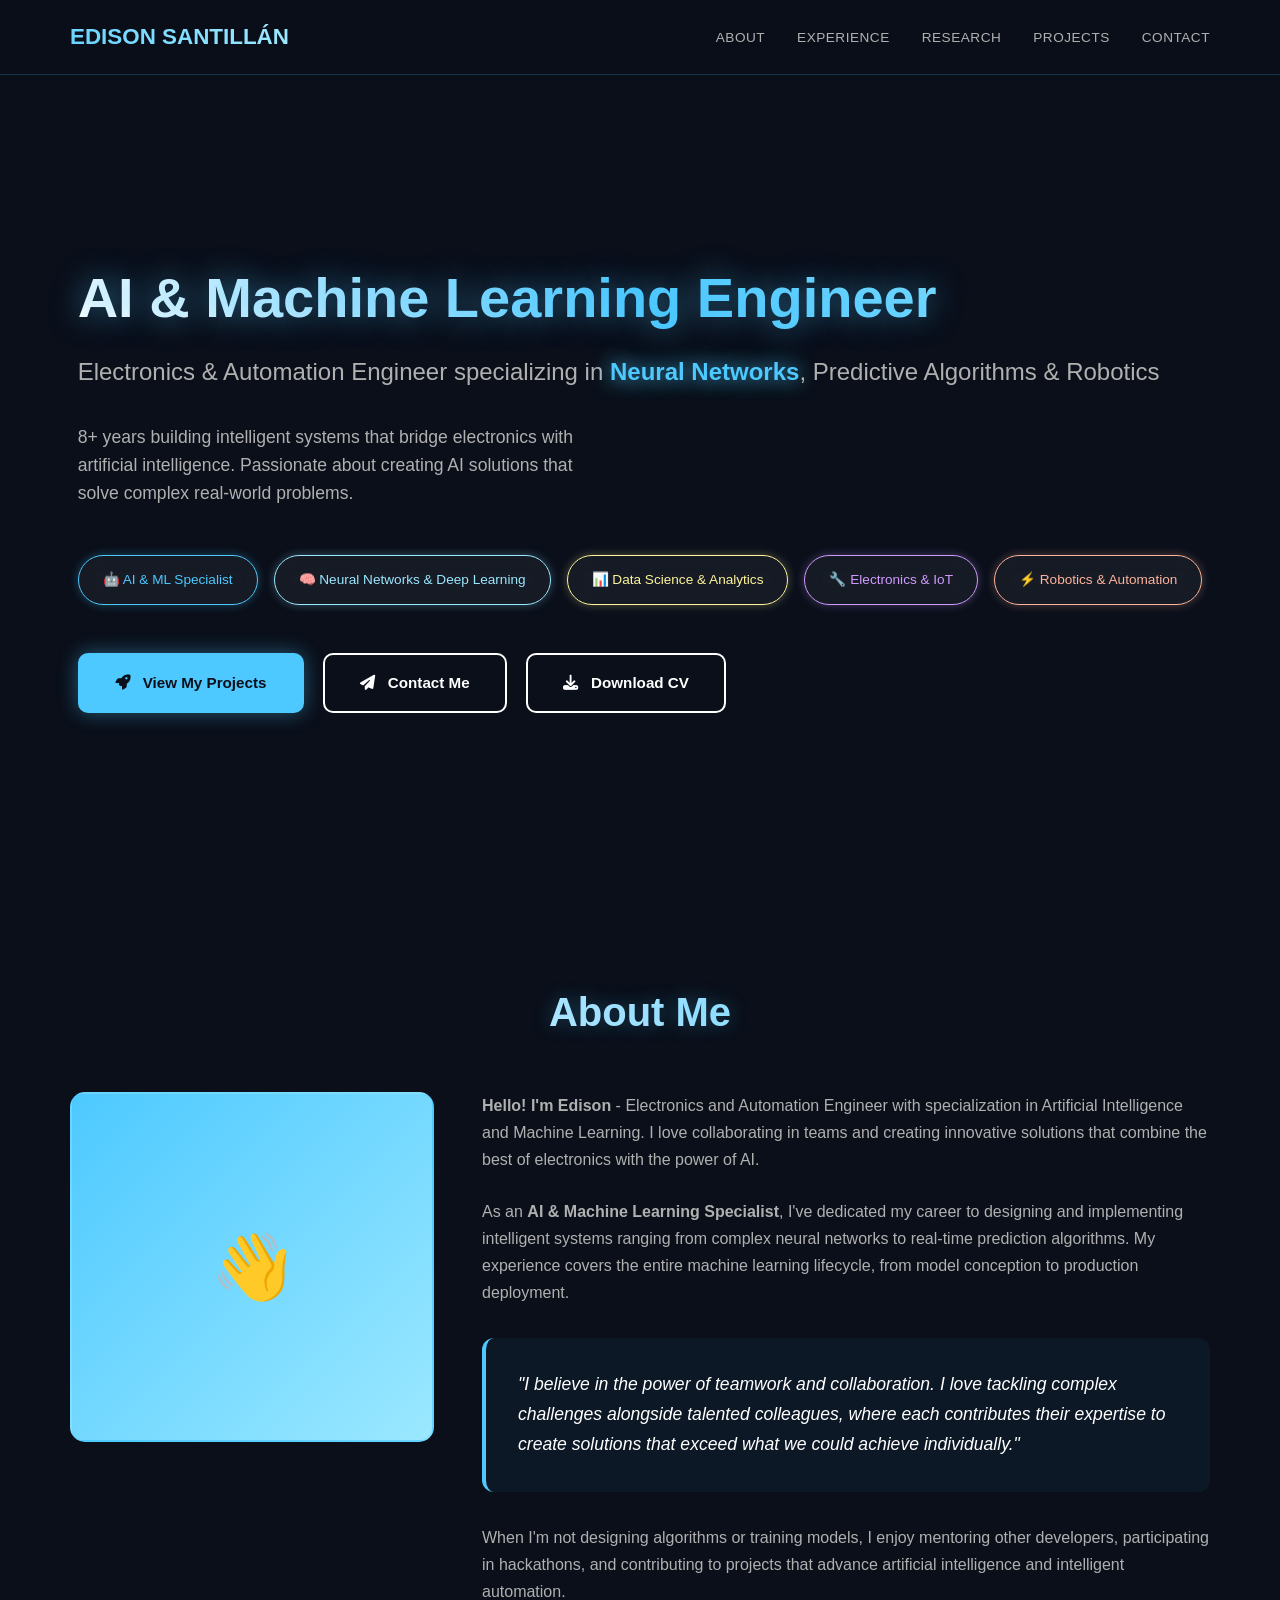
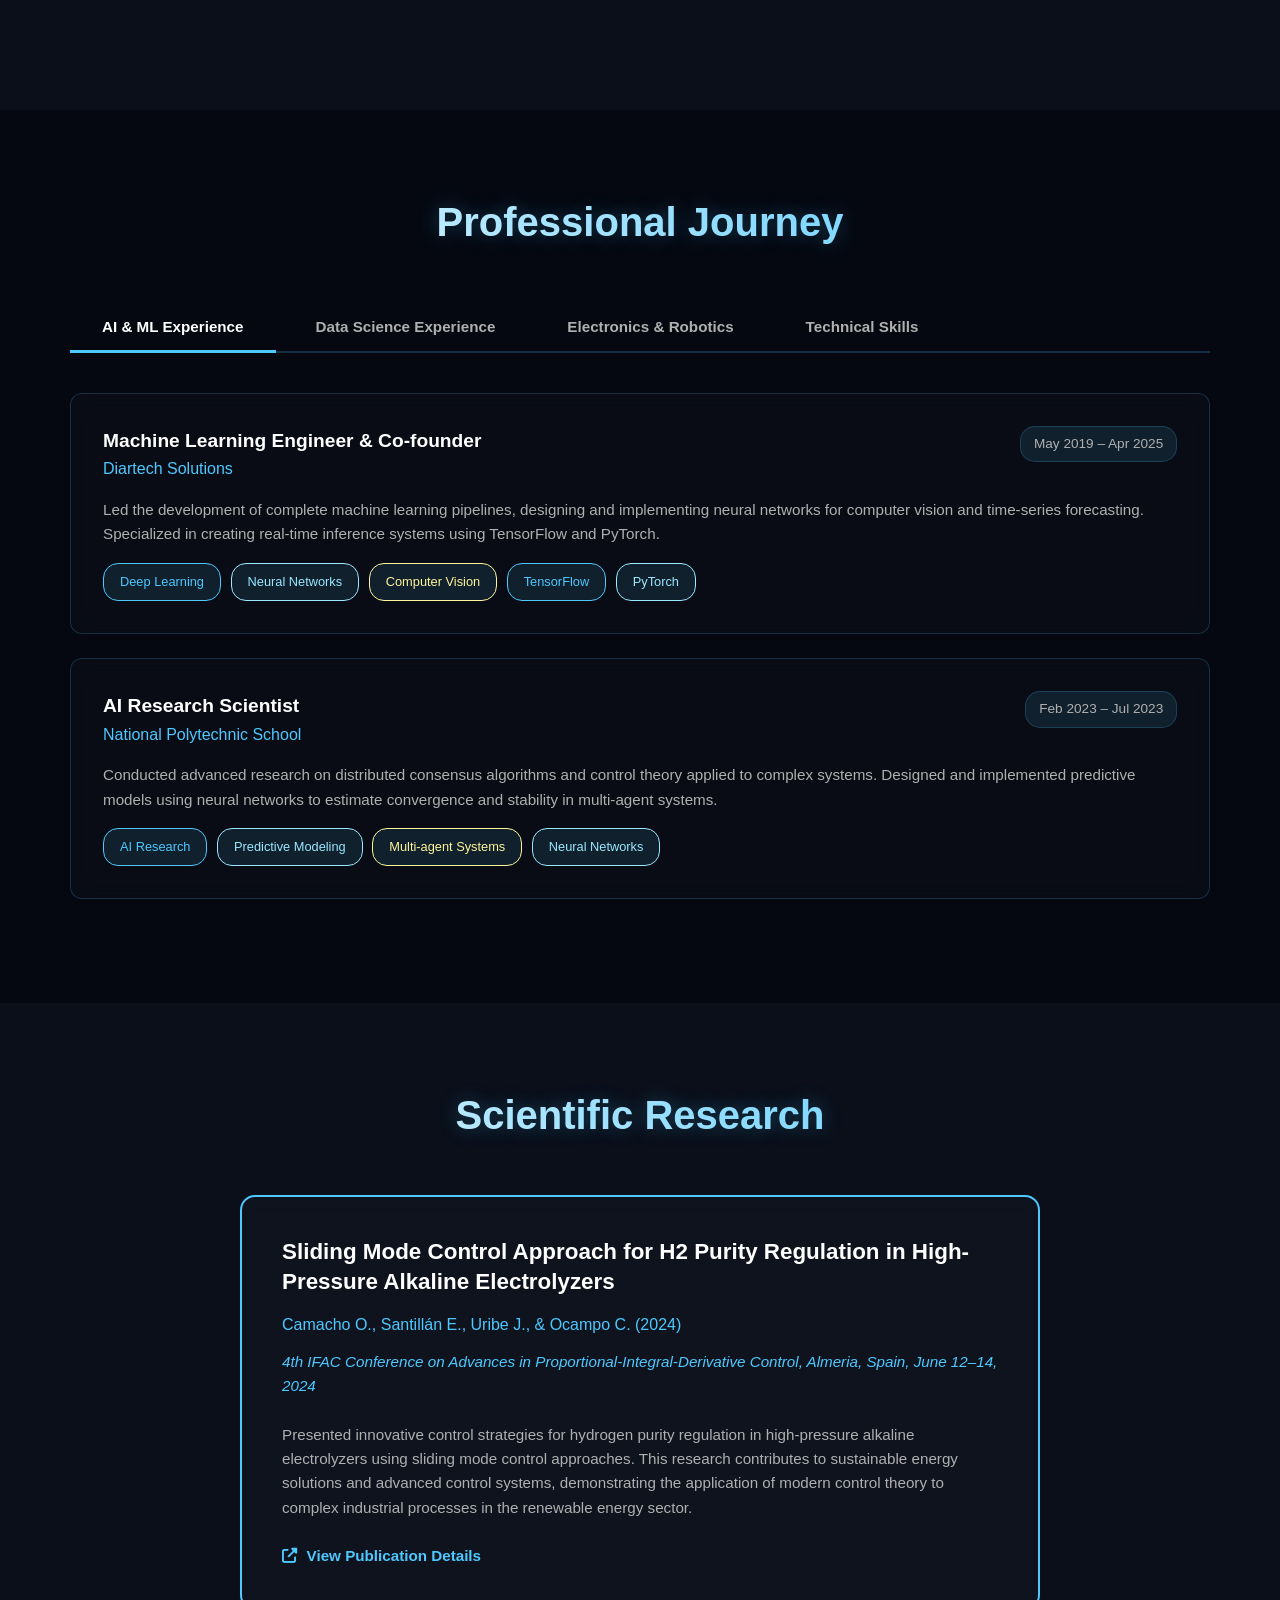
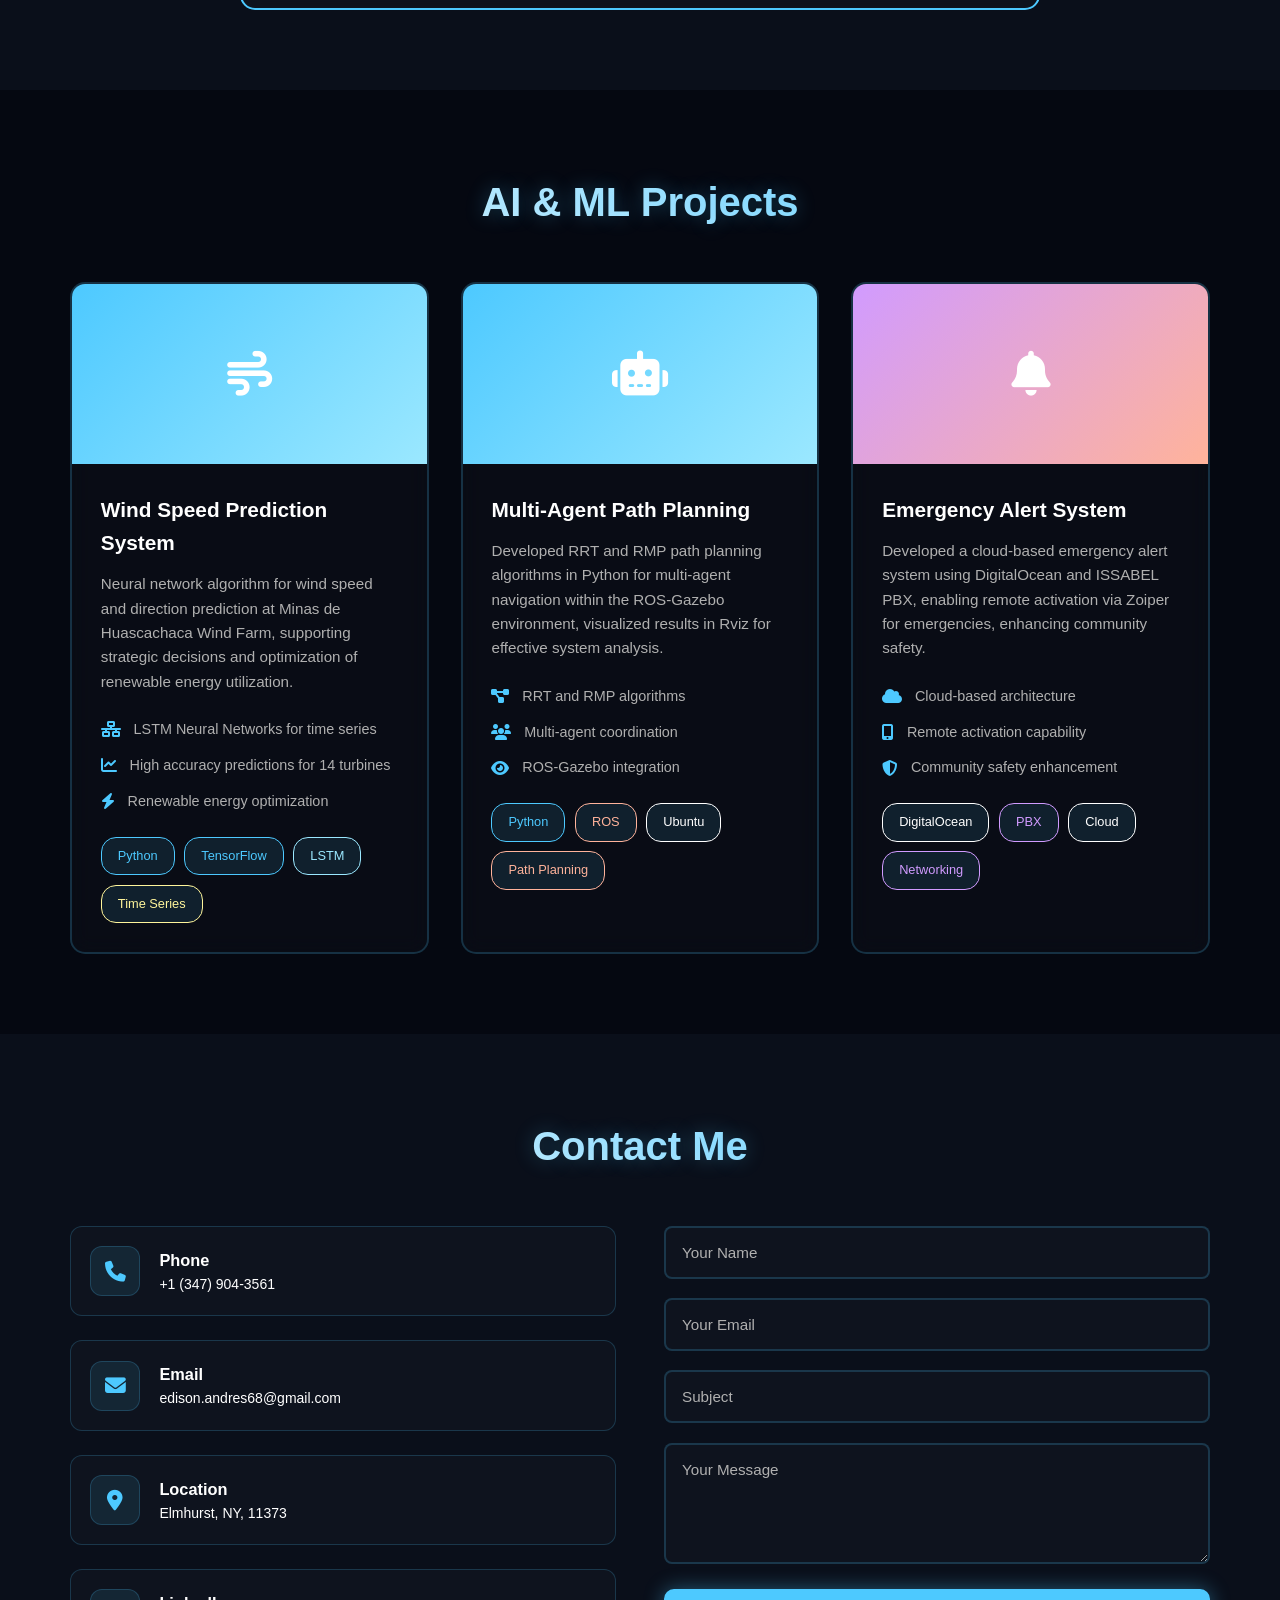
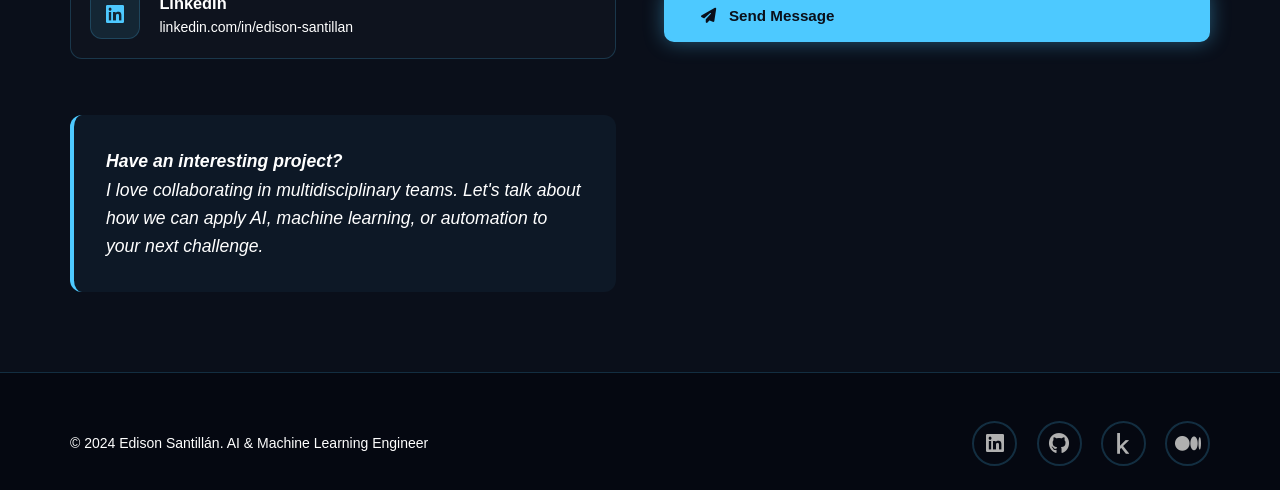
==== commit 0af5273a: "update portafolio" ====
--- a/portafolio.html
+++ b/portafolio.html
@@ -1,5 +1,5 @@
 <!DOCTYPE html>
-<html lang="es">
+<html lang="en">
 <head>
     <meta charset="UTF-8">
     <meta name="viewport" content="width=device-width, initial-scale=1.0">
@@ -45,7 +45,7 @@
             padding: 0 30px;
         }
 
-        /* Fondo Espacial */
+        /* Space Background */
         .space-background {
             position: fixed;
             top: 0;
@@ -341,7 +341,7 @@
             box-shadow: 0 10px 25px rgba(0,0,0,0.4);
         }
 
-        /* Secciones */
+        /* Sections */
         section {
             padding: 5rem 0;
             position: relative;
@@ -360,7 +360,6 @@
             text-shadow: 0 0 20px rgba(77, 201, 255, 0.3);
         }
 
-        /* Resto del CSS se mantiene igual desde aquí... */
         /* Tabs System */
         .tabs-container {
             margin-top: 1.5rem;
@@ -962,7 +961,7 @@
     </style>
 </head>
 <body>
-    <!-- Fondo Espacial -->
+    <!-- Space Background -->
     <div class="space-background">
         <div class="stars" id="stars"></div>
     </div>
@@ -1013,39 +1012,38 @@
         </div>
     </section>
 
-    <!-- Resto del contenido se mantiene igual -->
     <!-- About Section -->
     <section id="about">
         <div class="container">
             <h2 class="section-title">About Me</h2>
             <div class="about-content">
                 <div class="about-image">
-                    <!-- Tu foto aquí -->
+                    <!-- Your photo here -->
                 </div>
                 <div class="about-text">
                     <p>
-                        <strong>¡Hola! Soy Edison</strong> - Ingeniero en Electrónica y Automatización con especialización en 
-                        Inteligencia Artificial y Machine Learning. Me encanta colaborar en equipo y crear soluciones 
-                        innovadoras que combinen lo mejor de la electrónica con la potencia de la IA.
+                        <strong>Hello! I'm Edison</strong> - Electronics and Automation Engineer with specialization in 
+                        Artificial Intelligence and Machine Learning. I love collaborating in teams and creating 
+                        innovative solutions that combine the best of electronics with the power of AI.
                     </p>
                     
                     <p>
-                        Como <strong>Especialista en AI & Machine Learning</strong>, he dedicado mi carrera a diseñar y 
-                        implementar sistemas inteligentes que van desde redes neuronales complejas hasta algoritmos 
-                        de predicción en tiempo real. Mi experiencia abarca todo el ciclo de vida del machine learning, 
-                        desde la concepción del modelo hasta el deployment en producción.
+                        As an <strong>AI & Machine Learning Specialist</strong>, I've dedicated my career to designing and 
+                        implementing intelligent systems ranging from complex neural networks to real-time prediction 
+                        algorithms. My experience covers the entire machine learning lifecycle, from model conception 
+                        to production deployment.
                     </p>
 
                     <div class="personal-quote">
-                        "Creo en el poder del trabajo en equipo y la colaboración. Me encanta enfrentar desafíos 
-                        complejos junto a compañeros talentosos, donde cada uno aporta su expertise para crear 
-                        soluciones que superen lo que podríamos lograr individualmente."
+                        "I believe in the power of teamwork and collaboration. I love tackling complex challenges 
+                        alongside talented colleagues, where each contributes their expertise to create solutions 
+                        that exceed what we could achieve individually."
                     </div>
 
                     <p>
-                        Cuando no estoy diseñando algoritmos o entrenando modelos, disfruto mentorar a otros 
-                        desarrolladores, participar en hackathons y contribuir a proyectos que impulsen el avance 
-                        de la inteligencia artificial y la automatización inteligente.
+                        When I'm not designing algorithms or training models, I enjoy mentoring other developers, 
+                        participating in hackathons, and contributing to projects that advance artificial intelligence 
+                        and intelligent automation.
                     </p>
                 </div>
             </div>
@@ -1075,9 +1073,9 @@
                             <div class="experience-date">May 2019 – Apr 2025</div>
                         </div>
                         <div class="experience-description">
-                            Lideré el desarrollo de pipelines completos de machine learning, diseñando e implementando 
-                            redes neuronales para computer vision y time-series forecasting. Especializado en crear 
-                            sistemas de inferencia en tiempo real utilizando TensorFlow y PyTorch.
+                            Led the development of complete machine learning pipelines, designing and implementing 
+                            neural networks for computer vision and time-series forecasting. Specialized in creating 
+                            real-time inference systems using TensorFlow and PyTorch.
                         </div>
                         <div class="tech-highlights">
                             <span class="tech-tag ai">Deep Learning</span>
@@ -1097,9 +1095,9 @@
                             <div class="experience-date">Feb 2023 – Jul 2023</div>
                         </div>
                         <div class="experience-description">
-                            Investigación avanzada en algoritmos de consenso distribuido y teoría de control aplicada 
-                            a sistemas complejos. Diseñé e implementé modelos predictivos usando redes neuronales 
-                            para estimar convergencia y estabilidad en sistemas multi-agente.
+                            Conducted advanced research on distributed consensus algorithms and control theory applied 
+                            to complex systems. Designed and implemented predictive models using neural networks 
+                            to estimate convergence and stability in multi-agent systems.
                         </div>
                         <div class="tech-highlights">
                             <span class="tech-tag ai">AI Research</span>
@@ -1121,9 +1119,9 @@
                             <div class="experience-date">2019 – Present</div>
                         </div>
                         <div class="experience-description">
-                            Desarrollo de algoritmos de predicción para diversos dominios incluyendo energía eólica, 
-                            planificación de rutas, y sistemas de alerta. Especializado en preprocesamiento de datos, 
-                            feature engineering, y deployment de modelos en producción.
+                            Developed prediction algorithms for various domains including wind energy, route planning, 
+                            and alert systems. Specialized in data preprocessing, feature engineering, and model 
+                            deployment in production.
                         </div>
                         <div class="tech-highlights">
                             <span class="tech-tag data">Data Science</span>
@@ -1142,9 +1140,9 @@
                             <div class="experience-date">Feb 2023 – Jul 2023</div>
                         </div>
                         <div class="experience-description">
-                            Implementé pipelines de preprocesamiento de datos para noise filtering, normalización, 
-                            y feature extraction. Desarrollé y entrené predictores de redes neuronales para estimar 
-                            convergencia y márgenes de estabilidad en diversos escenarios.
+                            Implemented data preprocessing pipelines for noise filtering, normalization, and feature 
+                            extraction. Developed and trained neural network predictors to estimate convergence and 
+                            stability margins in various scenarios.
                         </div>
                         <div class="tech-highlights">
                             <span class="tech-tag data">Data Analysis</span>
@@ -1166,9 +1164,8 @@
                             <div class="experience-date">Jul 2023 – Apr 2025</div>
                         </div>
                         <div class="experience-description">
-                            Lideré el desarrollo de sistemas smart home y dispositivos IoT. Gestioné equipos 
-                            multidisciplinarios y entregué entrenamiento técnico para integración de sistemas 
-                            y soluciones de automatización.
+                            Led the development of smart home systems and IoT devices. Managed multidisciplinary teams 
+                            and delivered technical training for system integration and automation solutions.
                         </div>
                         <div class="tech-highlights">
                             <span class="tech-tag electronics">IoT</span>
@@ -1187,9 +1184,9 @@
                             <div class="experience-date">Oct 2020 – Jan 2021</div>
                         </div>
                         <div class="experience-description">
-                            Desarrollé prototipos electrónicos para sistemas de seguridad automotriz, incluyendo 
-                            diseño de PCB y comunicación wireless. Programé microcontroladores ATmega128P en C 
-                            con comunicación RF 2.4GHz.
+                            Developed electronic prototypes for automotive security systems, including PCB design 
+                            and wireless communication. Programmed ATmega128P microcontrollers in C with 2.4GHz 
+                            RF communication.
                         </div>
                         <div class="tech-highlights">
                             <span class="tech-tag electronics">PCB Design</span>
@@ -1454,9 +1451,9 @@
                     </div>
 
                     <div class="personal-quote" style="margin: 2rem 0 0 0; background: rgba(77, 201, 255, 0.05); border-left-color: var(--ai-color);">
-                        <strong>¿Tienes un proyecto interesante?</strong><br>
-                        Me encanta colaborar en equipos multidisciplinarios. Hablemos sobre cómo podemos 
-                        aplicar IA, machine learning o automatización a tu próximo desafío.
+                        <strong>Have an interesting project?</strong><br>
+                        I love collaborating in multidisciplinary teams. Let's talk about how we can 
+                        apply AI, machine learning, or automation to your next challenge.
                     </div>
                 </div>
 
@@ -1499,7 +1496,7 @@
     </footer>
 
     <script>
-        // Crear estrellas dinámicas
+        // Create dynamic stars
         function createStars() {
             const starsContainer = document.getElementById('stars');
             const starCount = 200;
@@ -1508,14 +1505,14 @@
                 const star = document.createElement('div');
                 star.className = 'star';
                 
-                // Posición aleatoria
+                // Random position
                 const left = Math.random() * 100;
                 const top = Math.random() * 100;
                 
-                // Tamaño aleatorio
+                // Random size
                 const size = Math.random() * 2 + 0.5;
                 
-                // Duración y delay aleatorios para el parpadeo
+                // Random duration and delay for twinkling
                 const duration = Math.random() * 6 + 2;
                 const delay = Math.random() * 5;
                 
@@ -1532,20 +1529,20 @@
             }
         }
 
-        // Crear estrellas fugaces
+        // Create shooting stars
         function createShootingStars() {
             const spaceBackground = document.querySelector('.space-background');
             
             setInterval(() => {
-                if (Math.random() > 0.7) { // 30% de probabilidad cada intervalo
+                if (Math.random() > 0.7) { // 30% probability each interval
                     const shootingStar = document.createElement('div');
                     shootingStar.className = 'shooting-star';
                     
-                    // Posición inicial aleatoria
+                    // Random starting position
                     const startX = Math.random() * 20;
                     const startY = Math.random() * 20;
                     
-                    // Duración aleatoria
+                    // Random duration
                     const duration = Math.random() * 3 + 2;
                     
                     shootingStar.style.cssText = `
@@ -1556,12 +1553,12 @@
                     
                     spaceBackground.appendChild(shootingStar);
                     
-                    // Remover después de la animación
+                    // Remove after animation
                     setTimeout(() => {
                         shootingStar.remove();
                     }, duration * 1000);
                 }
-            }, 3000); // Cada 3 segundos
+            }, 3000); // Every 3 seconds
         }
 
         // Tab System
@@ -1631,14 +1628,14 @@
             })
             .then(response => {
                 if (response.ok) {
-                    alert('¡Gracias por tu mensaje! Te responderé pronto.');
+                    alert('Thank you for your message! I will get back to you soon.');
                     this.reset();
                 } else {
-                    alert('Hubo un error al enviar el mensaje. Por favor, intenta nuevamente.');
+                    alert('There was an error sending your message. Please try again.');
                 }
             })
             .catch(error => {
-                alert('Hubo un error al enviar el mensaje. Por favor, intenta nuevamente.');
+                alert('There was an error sending your message. Please try again.');
             })
             .finally(() => {
                 submitBtn.innerHTML = originalText;
@@ -1646,7 +1643,7 @@
             });
         });
 
-        // Inicializar efectos espaciales
+        // Initialize space effects
         window.addEventListener('load', function() {
             createStars();
             createShootingStars();
